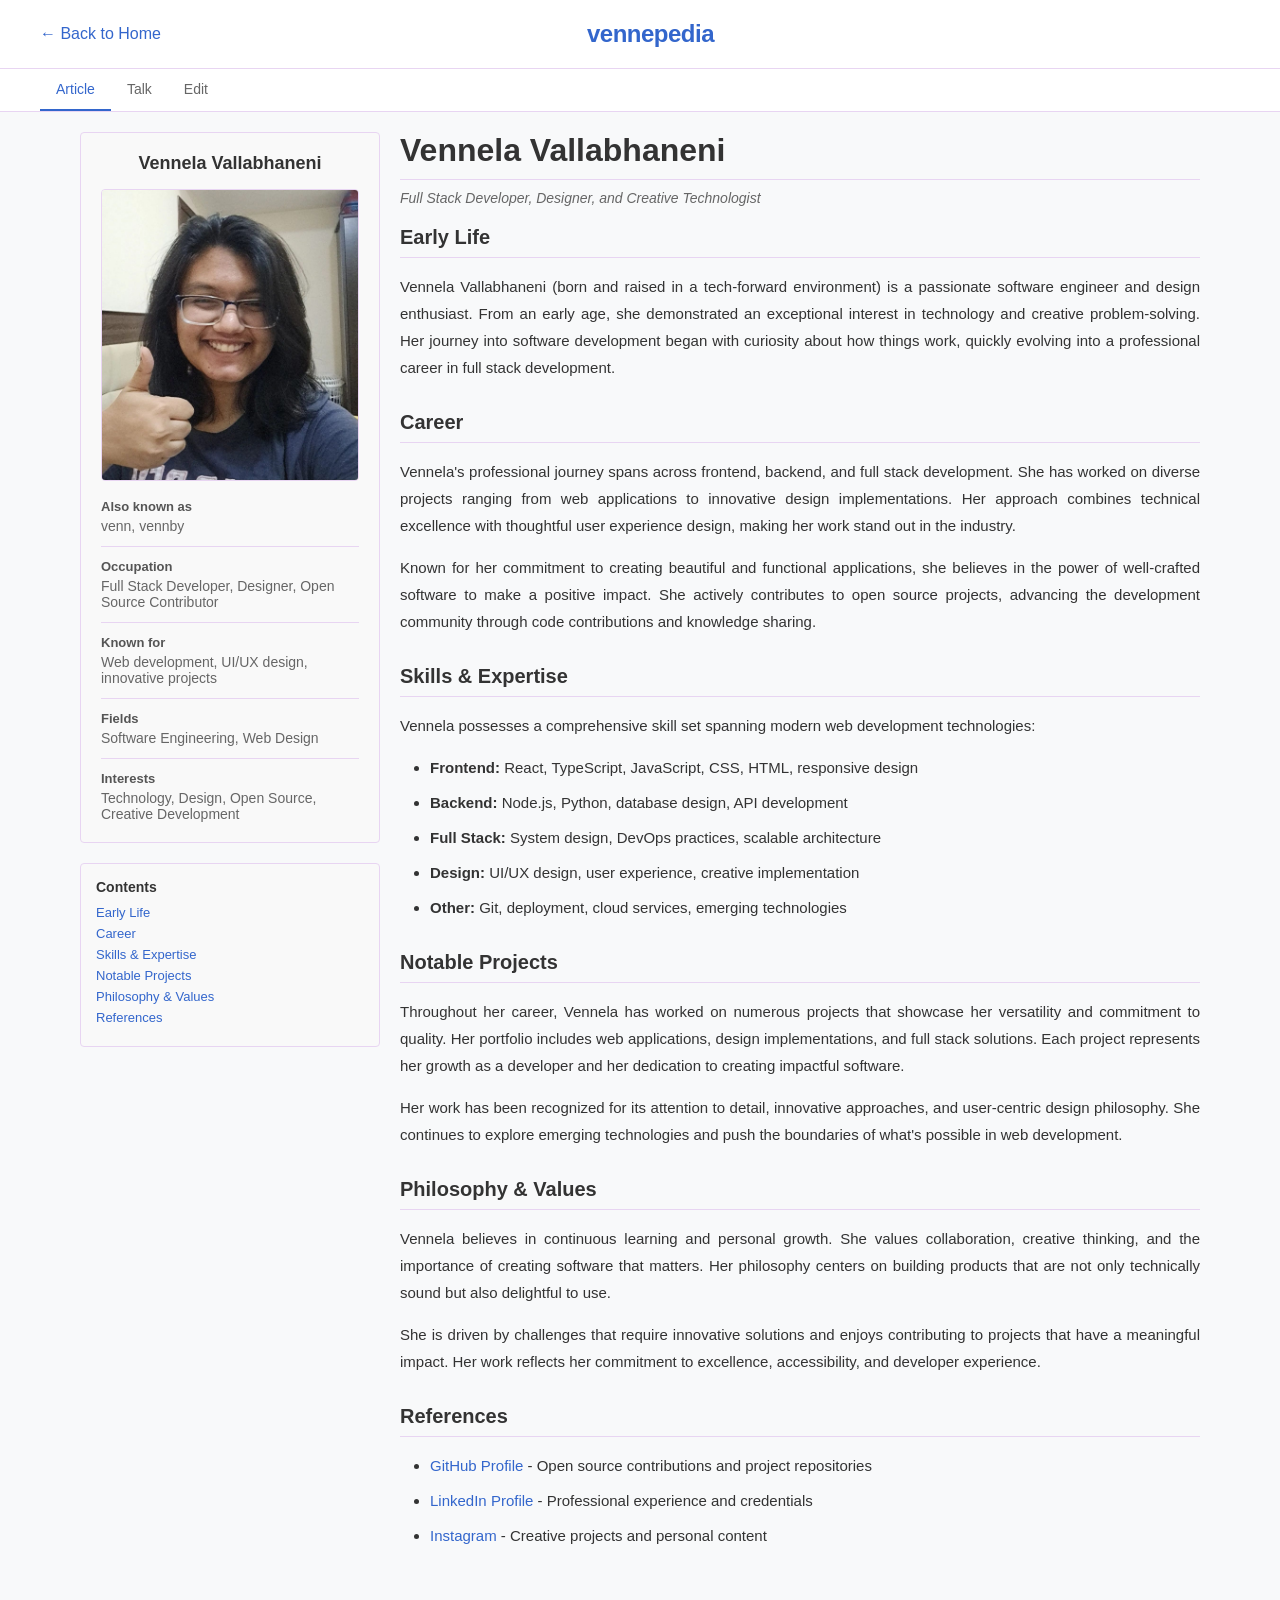
==== about.html @ 4bae8950 "spring-cleaning-and-vennepedia" ====
<!doctype html>
<html lang="en">
  <head>
    <link
      rel="stylesheet"
      href="https://cdnjs.cloudflare.com/ajax/libs/font-awesome/5.15.4/css/all.min.css"
    />
    <link rel="stylesheet" href="src/css/style.css" />
    <meta charset="UTF-8" />
    <meta name="viewport" content="width=device-width, initial-scale=1.0" />
    <title>Vennepedia</title>
  </head>
  <body class="wiki-body">
    <!-- Wikipedia Modal -->
    <div class="wiki-modal wiki-modal-full">
      <div class="wiki-header">
        <a href="index.html" class="wiki-back-link">← Back to Home</a>
        <div class="wiki-logo">vennepedia</div>
        <div style="width: 100px"></div>
      </div>

      <div class="wiki-tabs">
        <button class="wiki-tab active" onclick="switchTab('article')">
          Article
        </button>
        <button class="wiki-tab" onclick="switchTab('talk')">Talk</button>
        <button class="wiki-tab" onclick="switchTab('edit')">Edit</button>
      </div>

      <div class="wiki-content">
        <!-- Sidebar -->
        <div class="wiki-sidebar">
          <div class="wiki-infobox">
            <div class="wiki-infobox-title">Vennela Vallabhaneni</div>
            <img
              src="src/elements/img.jpeg"
              alt="Vennela Vallabhaneni"
              class="wiki-infobox-image"
            />

            <div class="wiki-infobox-row">
              <div class="wiki-infobox-label">Also known as</div>
              <div class="wiki-infobox-value">venn, vennby</div>
            </div>

            <div class="wiki-infobox-row">
              <div class="wiki-infobox-label">Occupation</div>
              <div class="wiki-infobox-value">
                Full Stack Developer, Designer, Open Source Contributor
              </div>
            </div>

            <div class="wiki-infobox-row">
              <div class="wiki-infobox-label">Known for</div>
              <div class="wiki-infobox-value">
                Web development, UI/UX design, innovative projects
              </div>
            </div>

            <div class="wiki-infobox-row">
              <div class="wiki-infobox-label">Fields</div>
              <div class="wiki-infobox-value">
                Software Engineering, Web Design
              </div>
            </div>

            <div class="wiki-infobox-row">
              <div class="wiki-infobox-label">Interests</div>
              <div class="wiki-infobox-value">
                Technology, Design, Open Source, Creative Development
              </div>
            </div>
          </div>

          <div class="wiki-toc">
            <div class="wiki-toc-title">Contents</div>
            <ol class="wiki-toc-list">
              <li class="wiki-toc-item">
                <a onclick="scrollToSection('early-life')">Early Life</a>
              </li>
              <li class="wiki-toc-item">
                <a onclick="scrollToSection('career')">Career</a>
              </li>
              <li class="wiki-toc-item">
                <a onclick="scrollToSection('skills')">Skills & Expertise</a>
              </li>
              <li class="wiki-toc-item">
                <a onclick="scrollToSection('projects')">Notable Projects</a>
              </li>
              <li class="wiki-toc-item">
                <a onclick="scrollToSection('philosophy')"
                  >Philosophy & Values</a
                >
              </li>
              <li class="wiki-toc-item">
                <a onclick="scrollToSection('references')">References</a>
              </li>
            </ol>
          </div>
        </div>

        <!-- Main Content -->
        <div class="wiki-main">
          <h1 class="wiki-title">Vennela Vallabhaneni</h1>
          <p class="wiki-subtitle">
            Full Stack Developer, Designer, and Creative Technologist
          </p>

          <div class="wiki-section" id="early-life">
            <h2 class="wiki-section-title">Early Life</h2>
            <p class="wiki-paragraph">
              Vennela Vallabhaneni (born and raised in a tech-forward
              environment) is a passionate software engineer and design
              enthusiast. From an early age, she demonstrated an exceptional
              interest in technology and creative problem-solving. Her journey
              into software development began with curiosity about how things
              work, quickly evolving into a professional career in full stack
              development.
            </p>
          </div>

          <div class="wiki-section" id="career">
            <h2 class="wiki-section-title">Career</h2>
            <p class="wiki-paragraph">
              Vennela's professional journey spans across frontend, backend, and
              full stack development. She has worked on diverse projects ranging
              from web applications to innovative design implementations. Her
              approach combines technical excellence with thoughtful user
              experience design, making her work stand out in the industry.
            </p>
            <p class="wiki-paragraph">
              Known for her commitment to creating beautiful and functional
              applications, she believes in the power of well-crafted software
              to make a positive impact. She actively contributes to open source
              projects, advancing the development community through code
              contributions and knowledge sharing.
            </p>
          </div>

          <div class="wiki-section" id="skills">
            <h2 class="wiki-section-title">Skills & Expertise</h2>
            <p class="wiki-paragraph">
              Vennela possesses a comprehensive skill set spanning modern web
              development technologies:
            </p>
            <ul class="wiki-list">
              <li>
                <strong>Frontend:</strong> React, TypeScript, JavaScript, CSS,
                HTML, responsive design
              </li>
              <li>
                <strong>Backend:</strong> Node.js, Python, database design, API
                development
              </li>
              <li>
                <strong>Full Stack:</strong> System design, DevOps practices,
                scalable architecture
              </li>
              <li>
                <strong>Design:</strong> UI/UX design, user experience, creative
                implementation
              </li>
              <li>
                <strong>Other:</strong> Git, deployment, cloud services,
                emerging technologies
              </li>
            </ul>
          </div>

          <div class="wiki-section" id="projects">
            <h2 class="wiki-section-title">Notable Projects</h2>
            <p class="wiki-paragraph">
              Throughout her career, Vennela has worked on numerous projects
              that showcase her versatility and commitment to quality. Her
              portfolio includes web applications, design implementations, and
              full stack solutions. Each project represents her growth as a
              developer and her dedication to creating impactful software.
            </p>
            <p class="wiki-paragraph">
              Her work has been recognized for its attention to detail,
              innovative approaches, and user-centric design philosophy. She
              continues to explore emerging technologies and push the boundaries
              of what's possible in web development.
            </p>
          </div>

          <div class="wiki-section" id="philosophy">
            <h2 class="wiki-section-title">Philosophy & Values</h2>
            <p class="wiki-paragraph">
              Vennela believes in continuous learning and personal growth. She
              values collaboration, creative thinking, and the importance of
              creating software that matters. Her philosophy centers on building
              products that are not only technically sound but also delightful
              to use.
            </p>
            <p class="wiki-paragraph">
              She is driven by challenges that require innovative solutions and
              enjoys contributing to projects that have a meaningful impact. Her
              work reflects her commitment to excellence, accessibility, and
              developer experience.
            </p>
          </div>

          <div class="wiki-section" id="references">
            <h2 class="wiki-section-title">References</h2>
            <ul class="wiki-list">
              <li>
                <a
                  href="https://github.com/vennby"
                  class="wiki-link"
                  target="_blank"
                  >GitHub Profile</a
                >
                - Open source contributions and project repositories
              </li>
              <li>
                <a
                  href="https://www.linkedin.com/in/venn-v/"
                  class="wiki-link"
                  target="_blank"
                  >LinkedIn Profile</a
                >
                - Professional experience and credentials
              </li>
              <li>
                <a
                  href="https://www.instagram.com/venn.by"
                  class="wiki-link"
                  target="_blank"
                  >Instagram</a
                >
                - Creative projects and personal content
              </li>
            </ul>
          </div>
        </div>
      </div>
    </div>

    <script src="src/js/about.js"></script>
  </body>
</html>
---- src/css/style.css ----
* {
  margin: 0;
  padding: 0;
  box-sizing: border-box;
}

body {
  background: radial-gradient(
    circle at center,
    #ffecd2 0%,
    #fcb69f 25%,
    #e8d5f2 50%,
    #c4a9ff 75%,
    #ffd6e8 100%
  );
  color: white; /* Default text color */
  font-family: Arial, sans-serif;
  margin: 0;
  padding: 0;
  position: relative;
  overflow: hidden;
  font-family: Arial, sans-serif;
  margin: 0;
  padding: 0;
  display: flex;
  flex-direction: column;
  justify-content: center;
  align-items: center;
  height: 100vh;
  animation: floating 3s infinite alternate ease-in-out;
  transform: translateY(-20px);
}

body::before {
  content: "";
  position: absolute;
  top: 0;
  left: 0;
  width: 100%;
  height: 100%;
  z-index: -1; /* Push background below elements */
  background-image:
    radial-gradient(circle, rgba(255, 182, 193, 0.15) 1px, transparent 1px),
    radial-gradient(circle, rgba(147, 112, 219, 0.1) 2px, transparent 2px),
    radial-gradient(circle, rgba(255, 218, 185, 0.12) 1.5px, transparent 1.5px);
  background-size:
    80px 80px,
    120px 120px,
    100px 100px;
  background-position:
    0 0,
    40px 40px,
    20px 60px;
  opacity: 0.7;
}

@keyframes floating {
  0% {
    transform: translateY(0);
  }
  100% {
    transform: translateY(-10px);
  }
}

.profile-picture {
  width: 150px;
  height: 150px;
  border-radius: 50%;
  overflow: hidden;
  margin-bottom: 20px;
  margin-top: 10px;
}

.profile-picture img {
  width: 100%;
  height: auto;
}

.social-icons {
  margin-top: 0px;
  margin-bottom: 15px;
}

.social-icon {
  color: #fff;
  font-size: 24px;
  margin: 0 10px;
  transition: transform 0.3s ease-in-out;
}

.social-icon:hover {
  color: #ff6b9d;
  transform: translateY(-3px);
}

.search-container {
  position: relative;
  width: 585px;
  max-width: 90%;
}

.search-input {
  border: none;
  background-color: #fff;
  font-size: 16px;
  padding: 15px 65px 15px 20px;
  width: 100%;
  border-radius: 25px;
  outline: none;
  transition: box-shadow 0.3s;
  box-shadow: 0 2px 4px rgba(0, 0, 0, 0.1);
}

.search-input:focus {
  box-shadow: 0 0 8px rgba(0, 0, 0, 0.3);
}

.search-icon {
  position: absolute;
  right: 25px;
  top: 50%;
  transform: translateY(-50%) scale(1);
  cursor: pointer;
  transition: transform 0.3s ease-in-out;
}

.search-icon:hover {
  transform: translateY(-50%) scale(1.1);
}

.dropdown {
  position: absolute;
  top: calc(100% + 5px);
  left: 0;
  width: 100%;
  background-color: #fff;
  border-radius: 8px;
  box-shadow: 0 2px 4px rgba(0, 0, 0, 0.1);
  overflow: hidden;
  max-height: 0;
  opacity: 0;
  transition:
    max-height 0.5s ease-in-out,
    opacity 0.3s ease-in-out;
}

.dropdown.show {
  max-height: 1000px;
  opacity: 1;
}

.dropdown-item {
  padding: 10px 20px;
  font-size: 16px;
  color: #333;
  cursor: pointer;
  transition: background-color 0.3s;
}

.dropdown-item:hover {
  background-color: #ffe6f0;
}

.dropdown-item:hover .subscript {
  color: #000;
}

.dropdown-item:hover .option-text {
  font-size: 16px;
  color: #000;
}

/* Remove underline and apply purple glow for dropdown links */
.dropdown-item a {
  text-decoration: none;
  color: inherit;
}

.dropdown-item a:hover {
  color: #fff;
  text-shadow: 0 0 8px #ffe6f0;
}

.option-text {
  font-size: 16px;
  color: #333;
}

.subscript {
  font-size: 12px;
  color: #888;
  margin-top: 5px;
}

.bottom-image {
  width: 100%;
}
/* Search Results Page */
.search-results-overlay {
  display: none;
  position: fixed;
  top: 0;
  left: 0;
  width: 100%;
  height: 100%;
  background: linear-gradient(135deg, #fffbf8 0%, #fff5f0 100%);
  z-index: 1000;
  overflow-y: auto;
  animation: fadeIn 0.3s ease-in-out;
}

.search-results-overlay.active {
  display: flex;
  flex-direction: column;
}

@keyframes fadeIn {
  from {
    opacity: 0;
  }
  to {
    opacity: 1;
  }
}

.search-results-header {
  padding: 20px 40px;
  border-bottom: 1px solid #e8d5f2;
  background: white;
  display: flex;
  align-items: center;
  justify-content: space-between;
}

.search-results-logo {
  font-size: 28px;
  font-weight: bold;
  background: linear-gradient(90deg, #ff6b9d 0%, #c4a9ff 100%);
  -webkit-background-clip: text;
  -webkit-text-fill-color: transparent;
  background-clip: text;
}

.close-results-btn {
  background: none;
  border: none;
  font-size: 24px;
  cursor: pointer;
  color: #666;
  transition: color 0.3s;
}

.close-results-btn:hover {
  color: #ff6b9d;
}

.search-results-content {
  flex: 1;
  padding: 40px;
  max-width: 800px;
  margin: 0 auto;
  width: 100%;
}

.result-title {
  color: #1a73e8;
  font-size: 20px;
  font-weight: 500;
  margin-top: 25px;
  margin-bottom: 5px;
  cursor: pointer;
  transition: color 0.3s;
}

.result-title:hover {
  color: #ff6b9d;
}

.result-url {
  color: #006621;
  font-size: 14px;
  margin-bottom: 8px;
}

.result-description {
  color: #545454;
  font-size: 15px;
  line-height: 1.6;
  margin-bottom: 20px;
}

.result-category {
  color: #ff6b9d;
  font-weight: 600;
  font-size: 12px;
  text-transform: uppercase;
  margin-bottom: 10px;
  letter-spacing: 0.5px;
}

.search-result-item {
  padding: 15px 0;
  border-bottom: 1px solid #e8d5f2;
}

.search-result-item:last-child {
  border-bottom: none;
}

.back-btn {
  display: inline-block;
  margin-bottom: 30px;
  padding: 10px 15px;
  background: linear-gradient(90deg, #ff6b9d 0%, #c4a9ff 100%);
  color: white;
  text-decoration: none;
  border-radius: 5px;
  border: none;
  cursor: pointer;
  transition: transform 0.2s;
}

.back-btn:hover {
  transform: translateY(-2px);
}
/* Wikipedia Style About Page */
.wiki-modal {
  display: none;
  position: fixed;
  top: 0;
  left: 0;
  width: 100%;
  height: 100%;
  background: #f8f9fa;
  z-index: 1000;
  overflow-y: auto;
  animation: fadeIn 0.3s ease-in-out;
}

.wiki-modal.active {
  display: block;
}

.wiki-header {
  background: white;
  border-bottom: 1px solid #e8d5f2;
  padding: 20px 40px;
  display: flex;
  justify-content: space-between;
  align-items: center;
  position: sticky;
  top: 0;
  z-index: 10;
}

.wiki-logo {
  font-size: 24px;
  font-weight: bold;
  color: #3366cc;
  letter-spacing: -0.5px;
}

.wiki-close {
  background: none;
  border: none;
  font-size: 28px;
  cursor: pointer;
  color: #666;
  transition: color 0.2s;
}

.wiki-close:hover {
  color: #ff6b9d;
}

.wiki-tabs {
  background: white;
  border-bottom: 1px solid #e8d5f2;
  display: flex;
  gap: 0;
  padding: 0 40px;
}

.wiki-tab {
  padding: 12px 16px;
  border: none;
  background: none;
  cursor: pointer;
  border-bottom: 2px solid transparent;
  color: #666;
  font-size: 14px;
  transition: all 0.2s;
}

.wiki-tab.active {
  border-bottom-color: #3366cc;
  color: #3366cc;
  font-weight: 500;
}

.wiki-tab:hover {
  color: #3366cc;
}

.wiki-content {
  max-width: 1200px;
  margin: 0 auto;
  display: flex;
  gap: 20px;
  padding: 20px 40px;
}

.wiki-sidebar {
  width: 300px;
  flex-shrink: 0;
}

.wiki-infobox {
  background: #f9f9f9;
  border: 1px solid #e8d5f2;
  border-radius: 4px;
  padding: 20px;
  margin-bottom: 20px;
  font-size: 14px;
}

.wiki-infobox-title {
  font-size: 18px;
  font-weight: bold;
  margin-bottom: 15px;
  text-align: center;
  color: #333;
}

.wiki-infobox-image {
  width: 100%;
  height: auto;
  border-radius: 4px;
  margin-bottom: 15px;
  border: 1px solid #e8d5f2;
}

.wiki-infobox-row {
  margin-bottom: 12px;
  padding-bottom: 12px;
  border-bottom: 1px solid #e8d5f2;
}

.wiki-infobox-row:last-child {
  border-bottom: none;
  margin-bottom: 0;
  padding-bottom: 0;
}

.wiki-infobox-label {
  font-weight: 600;
  color: #555;
  font-size: 13px;
}

.wiki-infobox-value {
  color: #666;
  margin-top: 4px;
}

.wiki-toc {
  background: #f9f9f9;
  border: 1px solid #e8d5f2;
  border-radius: 4px;
  padding: 15px;
  margin-bottom: 20px;
}

.wiki-toc-title {
  font-weight: bold;
  margin-bottom: 10px;
  color: #333;
  font-size: 14px;
}

.wiki-toc-list {
  list-style: none;
  padding: 0;
  font-size: 13px;
}

.wiki-toc-item {
  margin-bottom: 6px;
}

.wiki-toc-item a {
  color: #3366cc;
  text-decoration: none;
  cursor: pointer;
}

.wiki-toc-item a:hover {
  text-decoration: underline;
}

.wiki-main {
  flex: 1;
  min-width: 0;
}

.wiki-title {
  font-size: 32px;
  font-weight: 700;
  margin-bottom: 10px;
  color: #333;
  border-bottom: 1px solid #e8d5f2;
  padding-bottom: 10px;
}

.wiki-subtitle {
  font-size: 14px;
  color: #666;
  margin-bottom: 20px;
  font-style: italic;
}

.wiki-section {
  margin-bottom: 30px;
}

.wiki-section-title {
  font-size: 20px;
  font-weight: 700;
  color: #333;
  border-bottom: 1px solid #e8d5f2;
  padding-bottom: 8px;
  margin-bottom: 15px;
  margin-top: 20px;
}

.wiki-section:first-child .wiki-section-title {
  margin-top: 0;
}

.wiki-paragraph {
  color: #333;
  line-height: 1.8;
  margin-bottom: 15px;
  text-align: justify;
  font-size: 15px;
}

.wiki-link {
  color: #3366cc;
  text-decoration: none;
  cursor: pointer;
}

.wiki-link:hover {
  text-decoration: underline;
}

.wiki-citation {
  font-size: 11px;
  color: #666;
  vertical-align: super;
  margin: 0 2px;
}

.wiki-list {
  margin: 15px 0;
  padding-left: 30px;
  color: #333;
  font-size: 15px;
  line-height: 1.8;
}

.wiki-list li {
  margin-bottom: 8px;
}
/* About Page Specific */
.wiki-body {
  background: #f8f9fa !important;
  animation: none !important;
  transform: none !important;
  display: block !important;
  height: auto !important;
  overflow: visible !important;
}

.wiki-body::before {
  display: none !important;
}

.wiki-modal-full {
  display: block !important;
  position: static !important;
  background: #f8f9fa !important;
  z-index: auto !important;
  padding-bottom: 40px;
}

.wiki-modal-full.active {
  display: block !important;
}

.wiki-back-link {
  color: #3366cc;
  text-decoration: none;
  cursor: pointer;
  transition: color 0.2s;
}

.wiki-back-link:hover {
  color: #ff6b9d;
  text-decoration: underline;
}
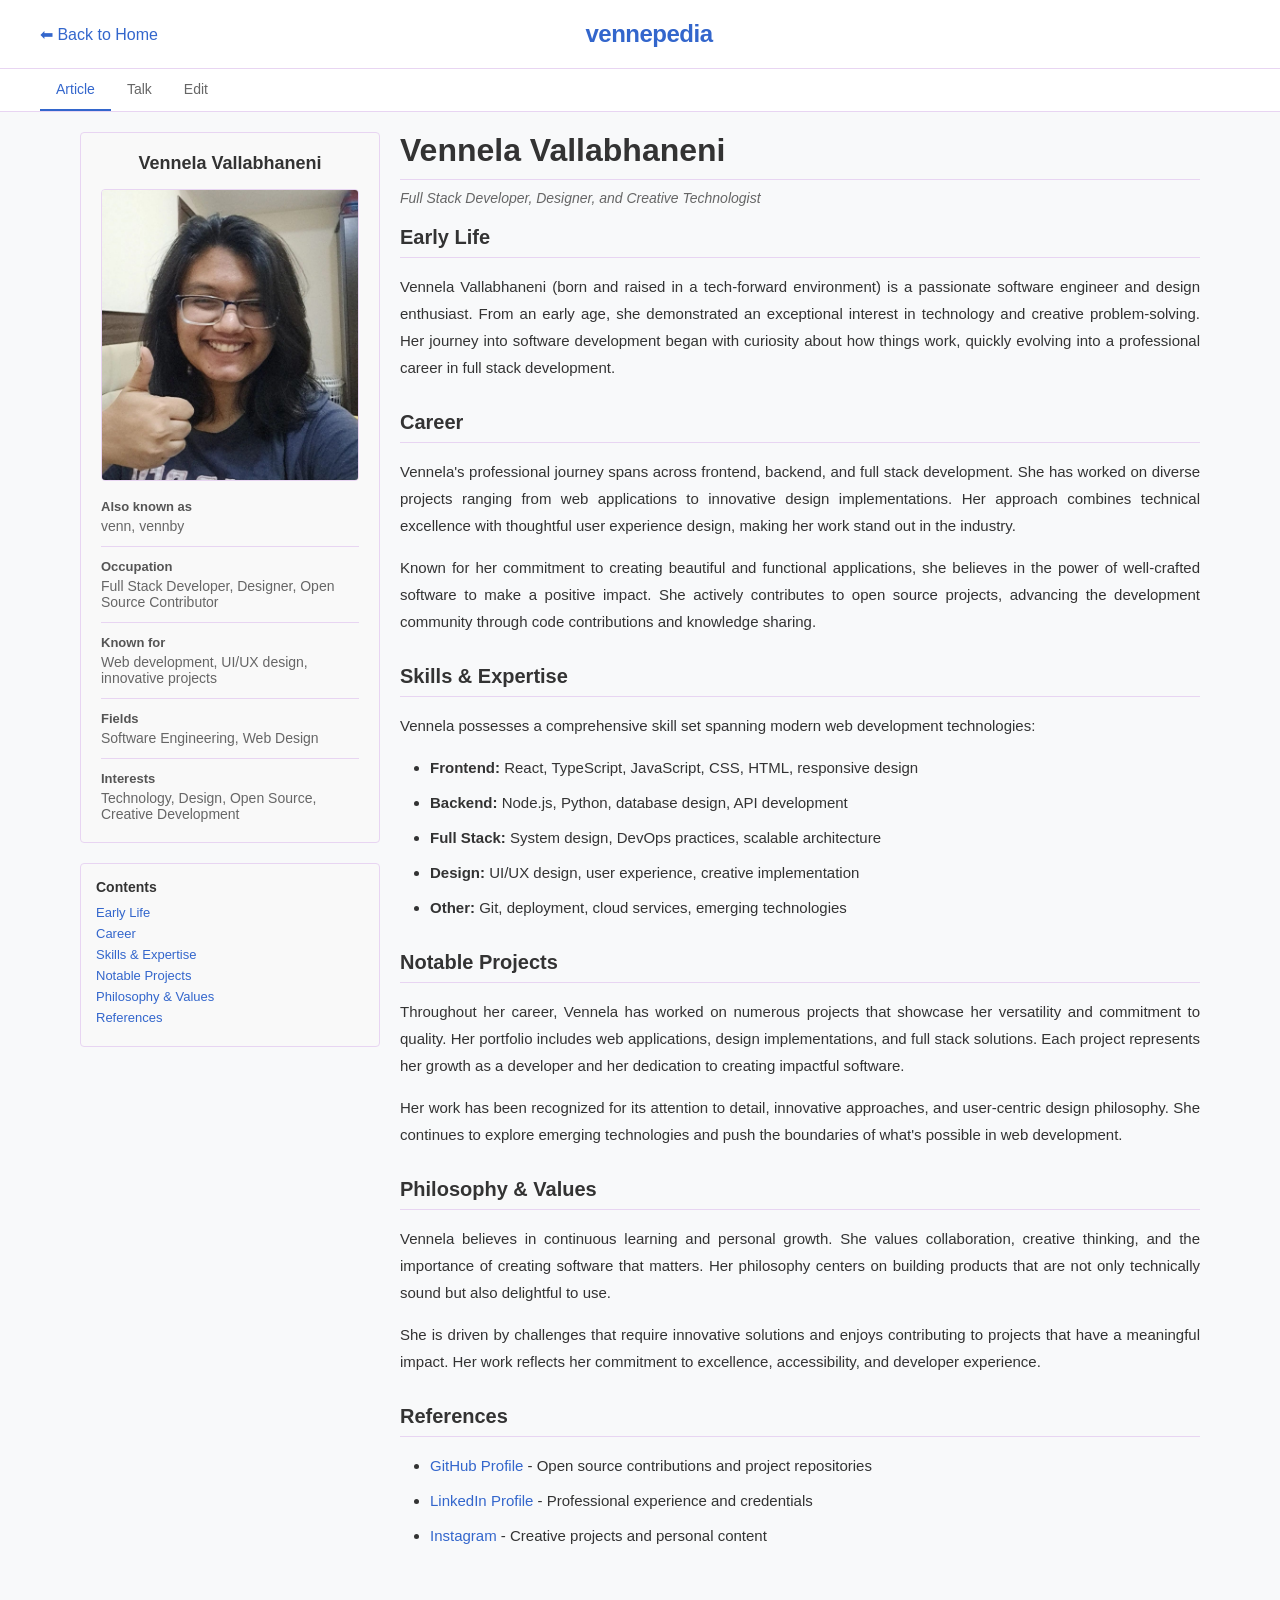
==== commit f6df7924: "arrow-in-wiki" ====
--- a/about.html
+++ b/about.html
@@ -11,10 +11,9 @@
     <title>Vennepedia</title>
   </head>
   <body class="wiki-body">
-    <!-- Wikipedia Modal -->
     <div class="wiki-modal wiki-modal-full">
       <div class="wiki-header">
-        <a href="index.html" class="wiki-back-link">← Back to Home</a>
+        <a href="index.html" class="wiki-back-link">⬅ Back to Home</a>
         <div class="wiki-logo">vennepedia</div>
         <div style="width: 100px"></div>
       </div>
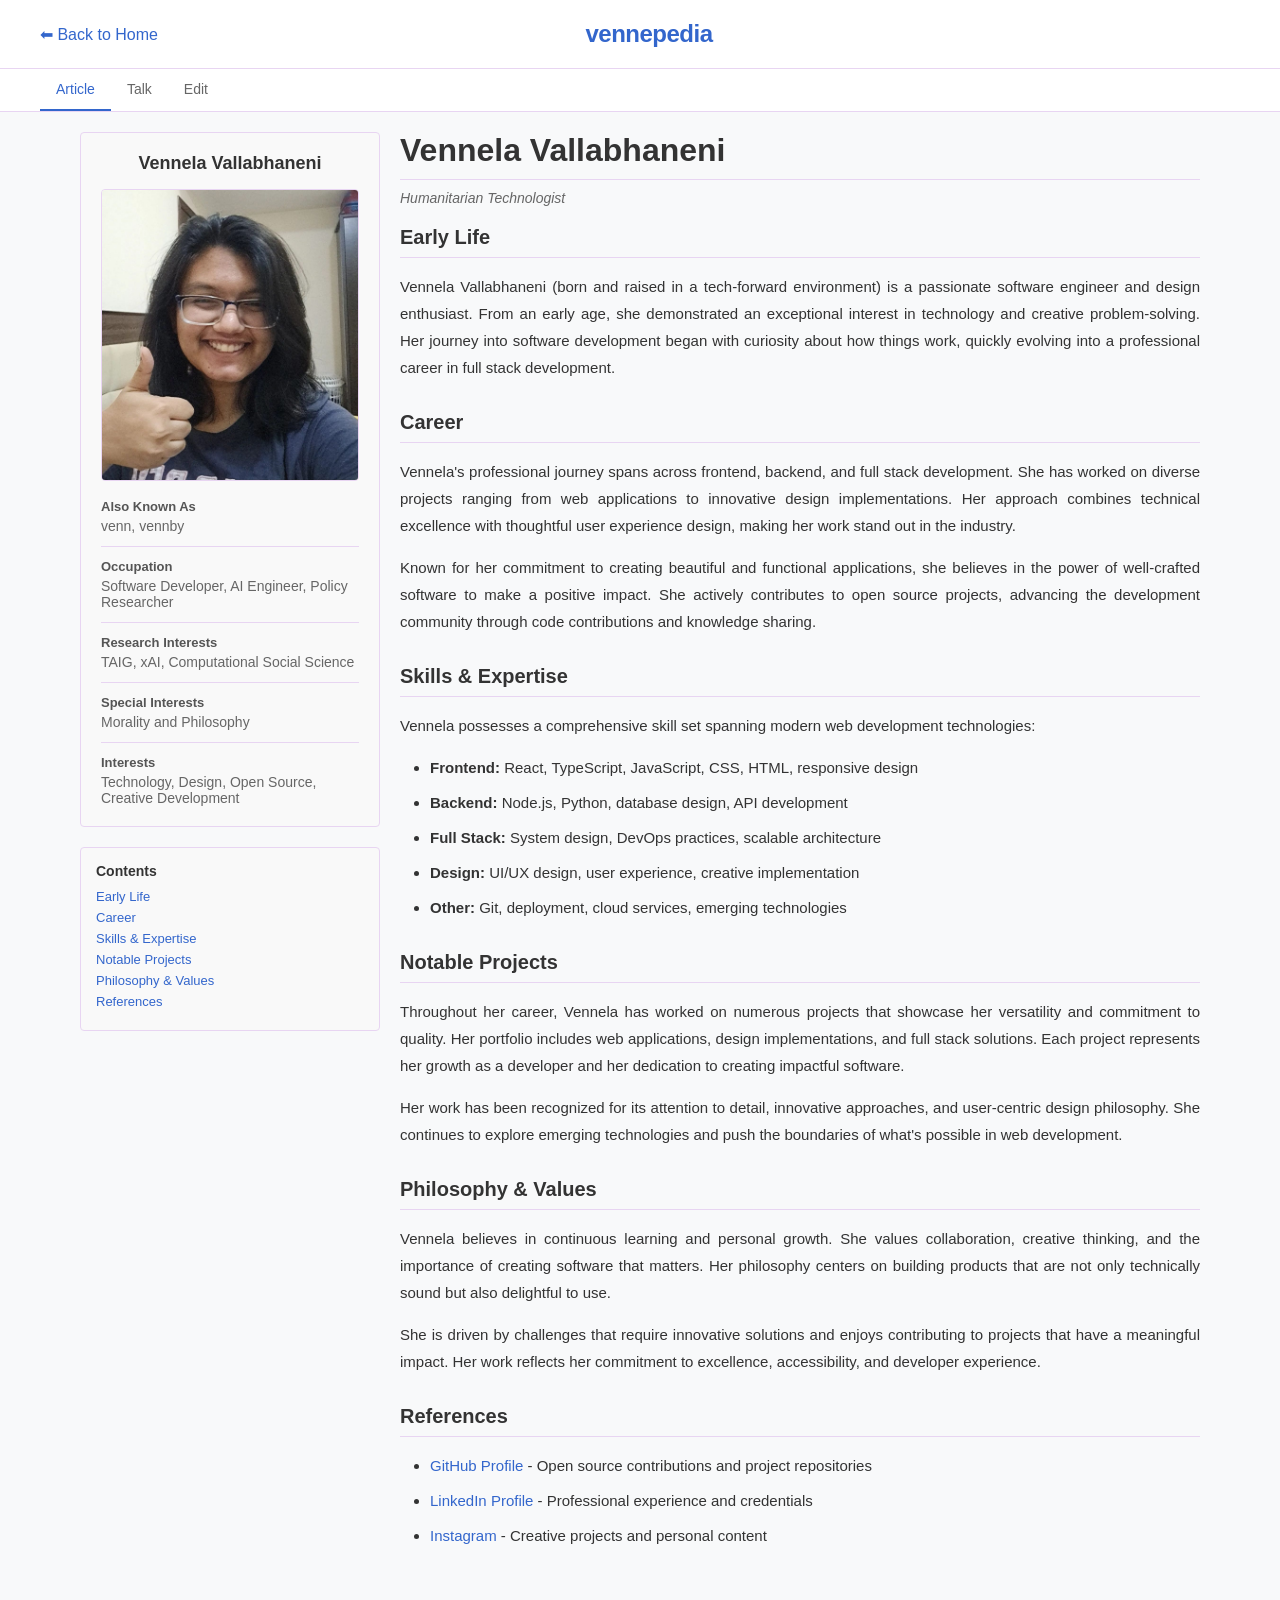
==== commit 35878198: "wiki-infobox-content" ====
--- a/about.html
+++ b/about.html
@@ -38,29 +38,27 @@
             />
 
             <div class="wiki-infobox-row">
-              <div class="wiki-infobox-label">Also known as</div>
+              <div class="wiki-infobox-label">Also Known As</div>
               <div class="wiki-infobox-value">venn, vennby</div>
             </div>
 
             <div class="wiki-infobox-row">
               <div class="wiki-infobox-label">Occupation</div>
               <div class="wiki-infobox-value">
-                Full Stack Developer, Designer, Open Source Contributor
+                Software Developer, AI Engineer, Policy Researcher
               </div>
             </div>
 
             <div class="wiki-infobox-row">
-              <div class="wiki-infobox-label">Known for</div>
+              <div class="wiki-infobox-label">Research Interests</div>
               <div class="wiki-infobox-value">
-                Web development, UI/UX design, innovative projects
+                TAIG, xAI, Computational Social Science
               </div>
             </div>
 
             <div class="wiki-infobox-row">
-              <div class="wiki-infobox-label">Fields</div>
-              <div class="wiki-infobox-value">
-                Software Engineering, Web Design
-              </div>
+              <div class="wiki-infobox-label">Special Interests</div>
+              <div class="wiki-infobox-value">Morality and Philosophy</div>
             </div>
 
             <div class="wiki-infobox-row">
@@ -101,9 +99,7 @@
         <!-- Main Content -->
         <div class="wiki-main">
           <h1 class="wiki-title">Vennela Vallabhaneni</h1>
-          <p class="wiki-subtitle">
-            Full Stack Developer, Designer, and Creative Technologist
-          </p>
+          <p class="wiki-subtitle">Humanitarian Technologist</p>
 
           <div class="wiki-section" id="early-life">
             <h2 class="wiki-section-title">Early Life</h2>
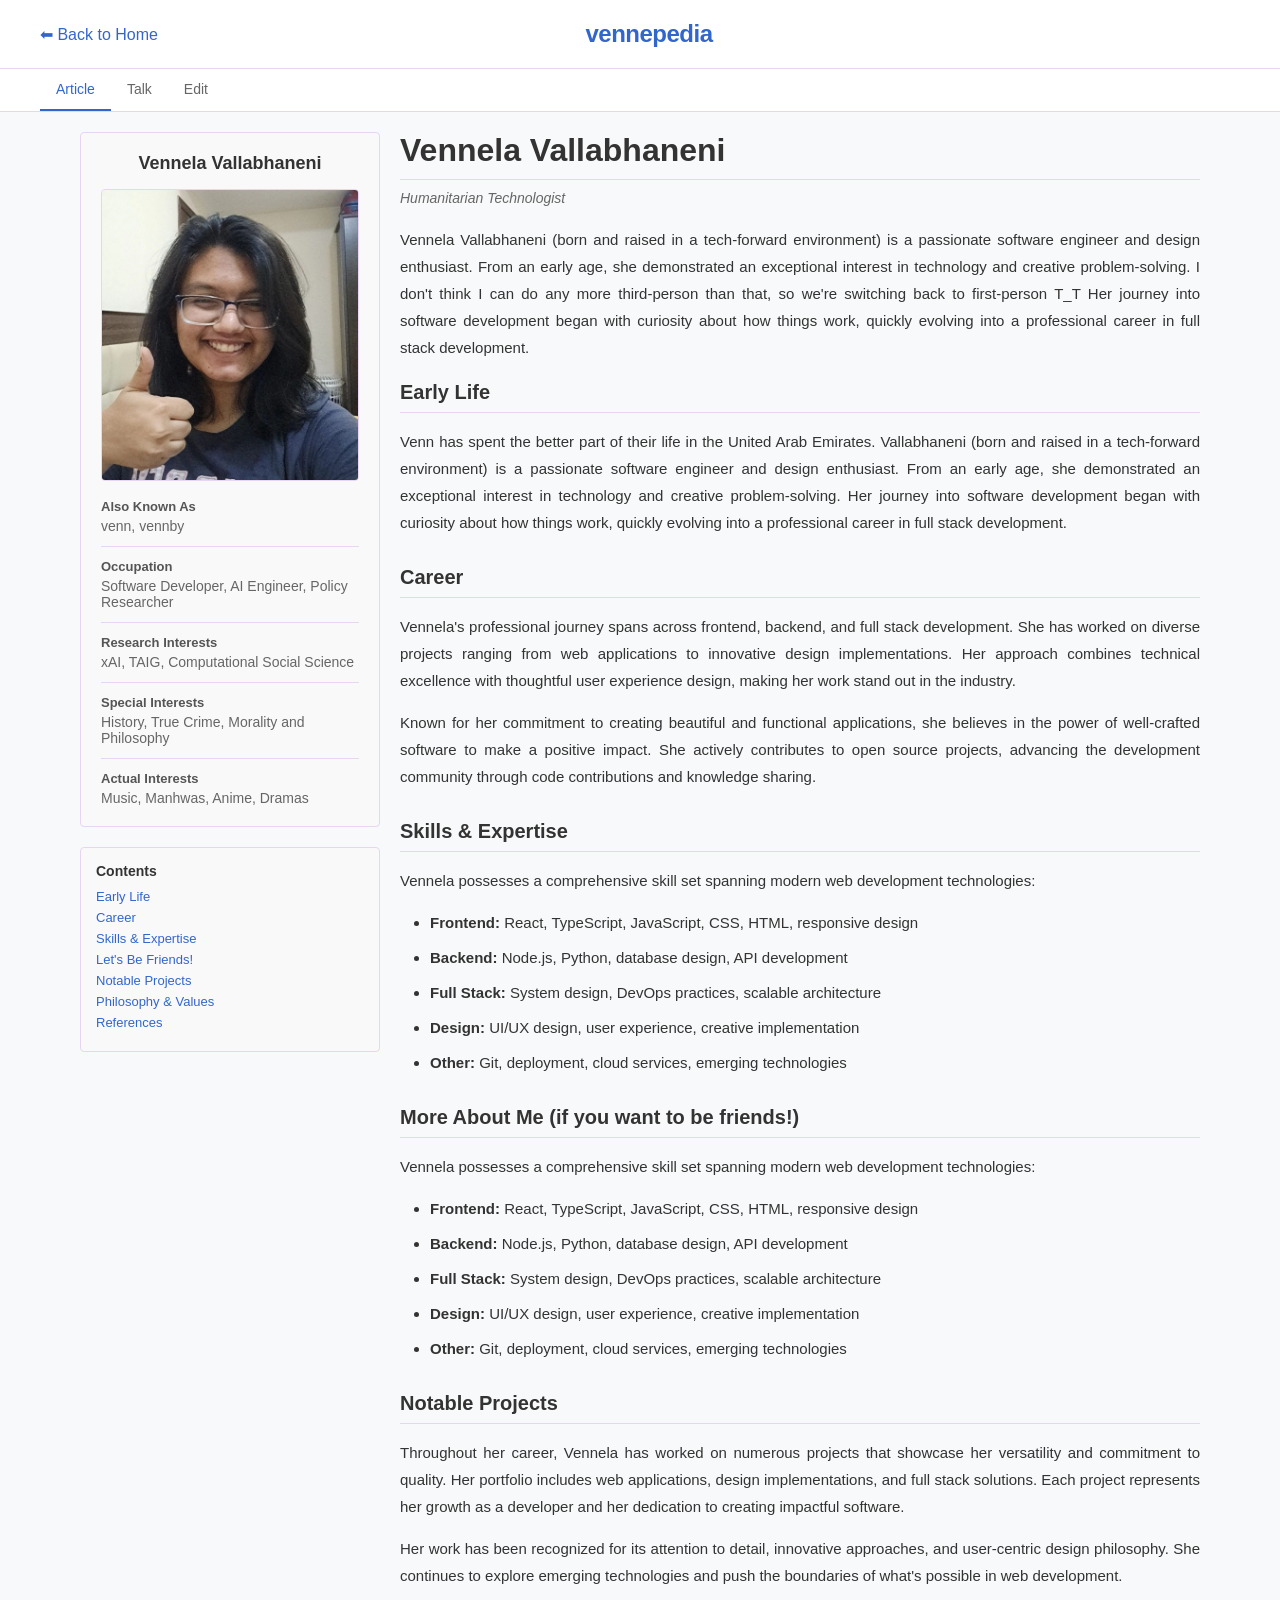
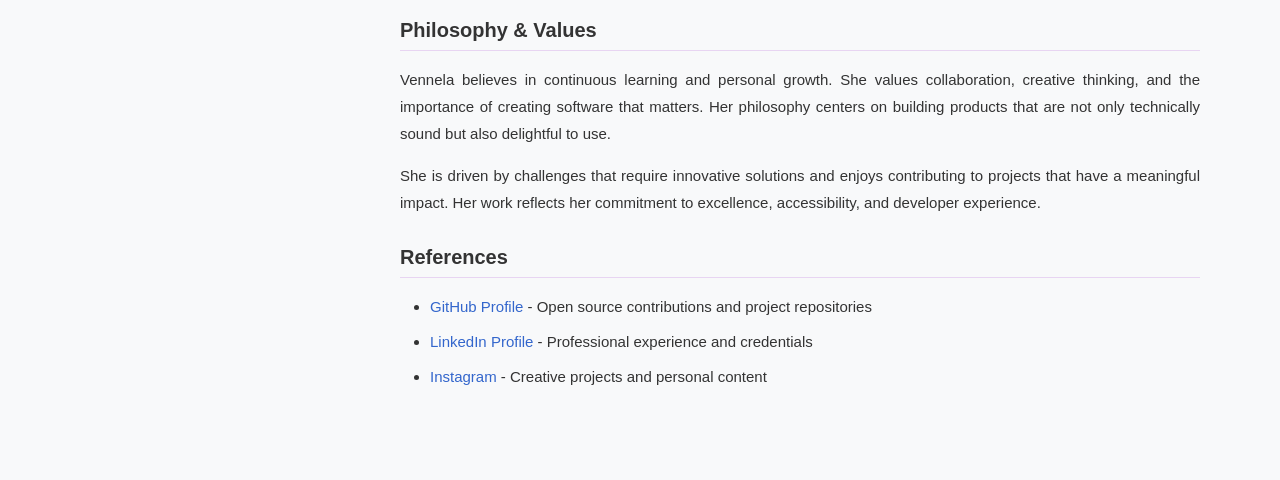
==== commit 8f211d63: "some-content-edits" ====
--- a/about.html
+++ b/about.html
@@ -52,19 +52,21 @@
             <div class="wiki-infobox-row">
               <div class="wiki-infobox-label">Research Interests</div>
               <div class="wiki-infobox-value">
-                TAIG, xAI, Computational Social Science
+                xAI, TAIG, Computational Social Science
               </div>
             </div>
 
             <div class="wiki-infobox-row">
               <div class="wiki-infobox-label">Special Interests</div>
-              <div class="wiki-infobox-value">Morality and Philosophy</div>
-            </div>
-
-            <div class="wiki-infobox-row">
-              <div class="wiki-infobox-label">Interests</div>
-              <div class="wiki-infobox-value">
-                Technology, Design, Open Source, Creative Development
+              <div class="wiki-infobox-value">
+                History, True Crime, Morality and Philosophy
+              </div>
+            </div>
+
+            <div class="wiki-infobox-row">
+              <div class="wiki-infobox-label">Actual Interests</div>
+              <div class="wiki-infobox-value">
+                Music, Manhwas, Anime, Dramas
               </div>
             </div>
           </div>
@@ -80,6 +82,11 @@
               </li>
               <li class="wiki-toc-item">
                 <a onclick="scrollToSection('skills')">Skills & Expertise</a>
+              </li>
+              <li class="wiki-toc-item">
+                <a onclick="scrollToSection('more-about-me')"
+                  >Let's Be Friends!</a
+                >
               </li>
               <li class="wiki-toc-item">
                 <a onclick="scrollToSection('projects')">Notable Projects</a>
@@ -100,11 +107,22 @@
         <div class="wiki-main">
           <h1 class="wiki-title">Vennela Vallabhaneni</h1>
           <p class="wiki-subtitle">Humanitarian Technologist</p>
+          <p class="wiki-paragraph">
+            Vennela Vallabhaneni (born and raised in a tech-forward environment)
+            is a passionate software engineer and design enthusiast. From an
+            early age, she demonstrated an exceptional interest in technology
+            and creative problem-solving. I don't think I can do any more
+            third-person than that, so we're switching back to first-person T_T
+            Her journey into software development began with curiosity about how
+            things work, quickly evolving into a professional career in full
+            stack development.
+          </p>
 
           <div class="wiki-section" id="early-life">
             <h2 class="wiki-section-title">Early Life</h2>
             <p class="wiki-paragraph">
-              Vennela Vallabhaneni (born and raised in a tech-forward
+              Venn has spent the better part of their life in the United Arab
+              Emirates. Vallabhaneni (born and raised in a tech-forward
               environment) is a passionate software engineer and design
               enthusiast. From an early age, she demonstrated an exceptional
               interest in technology and creative problem-solving. Her journey
@@ -162,6 +180,38 @@
             </ul>
           </div>
 
+          <div class="wiki-section" id="more-about-me">
+            <h2 class="wiki-section-title">
+              More About Me (if you want to be friends!)
+            </h2>
+            <p class="wiki-paragraph">
+              Vennela possesses a comprehensive skill set spanning modern web
+              development technologies:
+            </p>
+            <ul class="wiki-list">
+              <li>
+                <strong>Frontend:</strong> React, TypeScript, JavaScript, CSS,
+                HTML, responsive design
+              </li>
+              <li>
+                <strong>Backend:</strong> Node.js, Python, database design, API
+                development
+              </li>
+              <li>
+                <strong>Full Stack:</strong> System design, DevOps practices,
+                scalable architecture
+              </li>
+              <li>
+                <strong>Design:</strong> UI/UX design, user experience, creative
+                implementation
+              </li>
+              <li>
+                <strong>Other:</strong> Git, deployment, cloud services,
+                emerging technologies
+              </li>
+            </ul>
+          </div>
+
           <div class="wiki-section" id="projects">
             <h2 class="wiki-section-title">Notable Projects</h2>
             <p class="wiki-paragraph">
